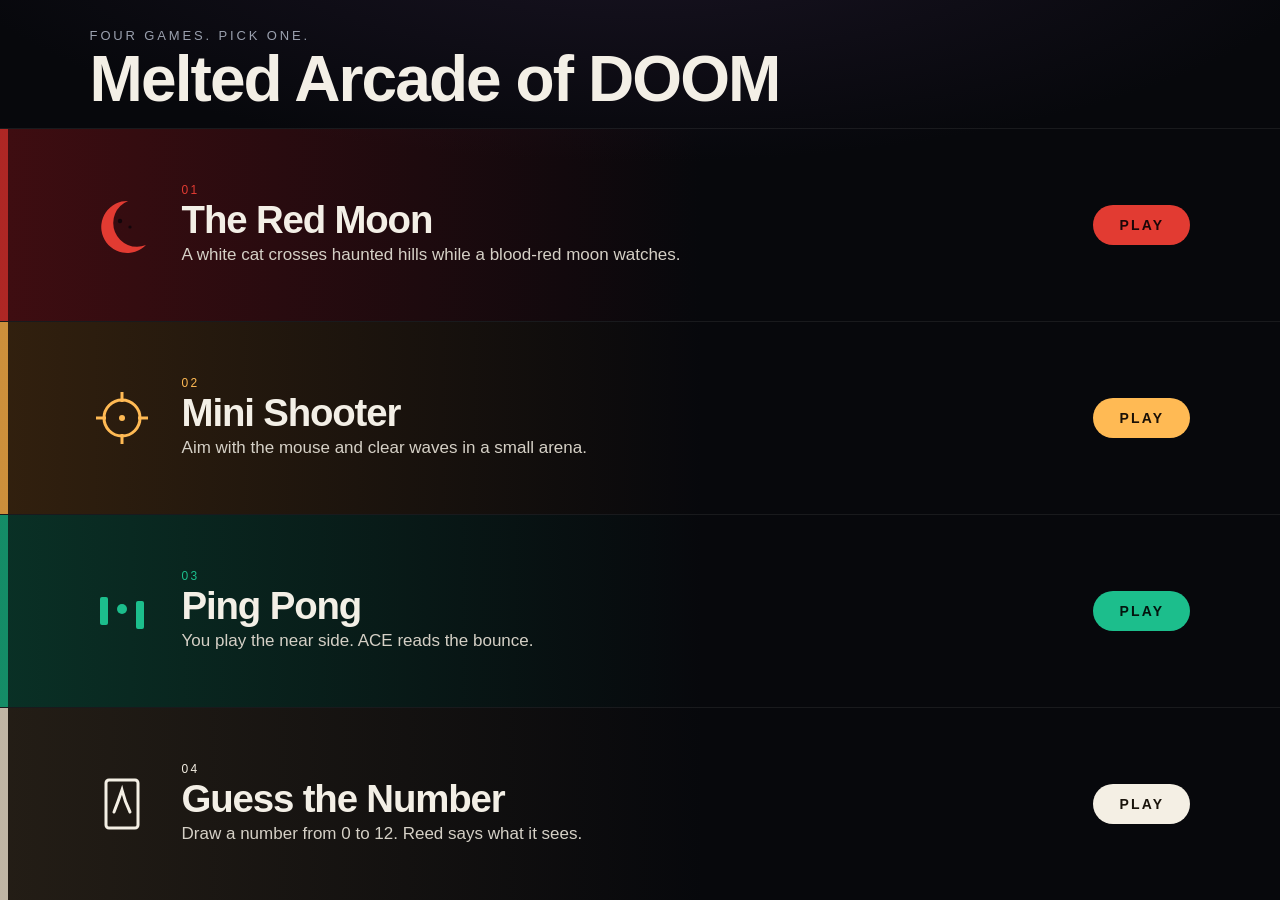
==== index.html @ f05f51fd "Add a front page that links to the four games. Co-authored-by: Cursor <cursoragent@cursor.com>" ====
<!DOCTYPE html>
<html lang="en">
<head>
  <meta charset="utf-8">
  <meta name="viewport" content="width=device-width, initial-scale=1">
  <title>Melted Arcade of DOOM</title>
  <meta name="description" content="The Red Moon, Mini Shooter, Ping Pong, and Guess the Number.">
  <link rel="icon" href="favicon.svg" type="image/svg+xml">
  <link rel="stylesheet" href="style.css">
</head>
<body>
  <header>
    <p class="kicker">Four games. Pick one.</p>
    <h1>Melted Arcade of DOOM</h1>
  </header>

  <main>
    <a class="game moon" href="https://meltedlamp.github.io/red-moon/">
      <span class="mark" aria-hidden="true">
        <svg viewBox="0 0 64 64">
          <path d="M38 8a26 26 0 1 0 18 44 22 22 0 1 1-18-44z"/>
          <circle cx="30" cy="28" r="2.2" fill="#12060a"/>
          <circle cx="40" cy="34" r="1.6" fill="#12060a"/>
        </svg>
      </span>
      <span class="copy">
        <span class="index">01</span>
        <span class="name">The Red Moon</span>
        <span class="line">A white cat crosses haunted hills while a blood-red moon watches.</span>
      </span>
      <span class="play">Play</span>
    </a>

    <a class="game shooter" href="https://meltedlamp.github.io/mini-shooter/">
      <span class="mark" aria-hidden="true">
        <svg viewBox="0 0 64 64">
          <circle cx="32" cy="32" r="18" fill="none" stroke="currentColor" stroke-width="3"/>
          <circle cx="32" cy="32" r="3"/>
          <path d="M32 6v10M32 48v10M6 32h10M48 32h10" fill="none" stroke="currentColor" stroke-width="3"/>
        </svg>
      </span>
      <span class="copy">
        <span class="index">02</span>
        <span class="name">Mini Shooter</span>
        <span class="line">Aim with the mouse and clear waves in a small arena.</span>
      </span>
      <span class="play">Play</span>
    </a>

    <a class="game pong" href="https://meltedlamp.github.io/ping-pong/">
      <span class="mark" aria-hidden="true">
        <svg viewBox="0 0 64 64">
          <rect x="10" y="18" width="8" height="28" rx="2"/>
          <rect x="46" y="22" width="8" height="28" rx="2"/>
          <circle cx="32" cy="30" r="5"/>
        </svg>
      </span>
      <span class="copy">
        <span class="index">03</span>
        <span class="name">Ping Pong</span>
        <span class="line">You play the near side. ACE reads the bounce.</span>
      </span>
      <span class="play">Play</span>
    </a>

    <a class="game guess" href="https://meltedlamp.github.io/guess-the-number/">
      <span class="mark" aria-hidden="true">
        <svg viewBox="0 0 64 64">
          <rect x="16" y="8" width="32" height="48" rx="3" fill="none" stroke="currentColor" stroke-width="3"/>
          <path d="M24 40c4-10 6-16 8-22 2 8 4 14 8 22" fill="none" stroke="currentColor" stroke-width="3" stroke-linecap="round"/>
        </svg>
      </span>
      <span class="copy">
        <span class="index">04</span>
        <span class="name">Guess the Number</span>
        <span class="line">Draw a number from 0 to 12. Reed says what it sees.</span>
      </span>
      <span class="play">Play</span>
    </a>
  </main>
</body>
</html>
---- style.css ----
:root {
  --ink: #07080c;
  --paper: #f3efe6;
  --muted: #9aa0ae;
  color-scheme: dark;
}

* { box-sizing: border-box; }

html, body {
  margin: 0;
  min-height: 100%;
}

body {
  min-height: 100vh;
  display: flex;
  flex-direction: column;
  background:
    radial-gradient(1200px 420px at 50% -10%, #1a1424 0%, transparent 60%),
    var(--ink);
  color: var(--paper);
  font-family: "Segoe UI", sans-serif;
}

header {
  padding: 28px 7vw 18px;
}

.kicker {
  margin: 0 0 6px;
  color: var(--muted);
  font-size: 13px;
  letter-spacing: 0.22em;
  text-transform: uppercase;
}

h1 {
  margin: 0;
  font-size: clamp(32px, 5vw, 64px);
  font-weight: 750;
  letter-spacing: -0.03em;
  line-height: 0.95;
}

main {
  flex: 1;
  display: flex;
  flex-direction: column;
  min-height: 0;
}

.game {
  flex: 1;
  display: grid;
  grid-template-columns: auto 1fr auto;
  align-items: center;
  gap: 28px;
  min-height: 128px;
  padding: 22px 7vw;
  color: inherit;
  text-decoration: none;
  border-top: 1px solid rgba(243, 239, 230, 0.08);
  position: relative;
  overflow: hidden;
}

.game::before {
  content: "";
  position: absolute;
  inset: 0 auto 0 0;
  width: 8px;
  background: var(--accent);
}

.game::after {
  content: "";
  position: absolute;
  inset: 0;
  background: linear-gradient(90deg, var(--wash), transparent 55%);
  opacity: 0.9;
  pointer-events: none;
}

.mark,
.copy,
.play {
  position: relative;
  z-index: 1;
}

.mark {
  width: 64px;
  height: 64px;
  color: var(--accent);
}

.mark svg {
  width: 100%;
  height: 100%;
  fill: currentColor;
}

.copy {
  display: flex;
  flex-direction: column;
  gap: 4px;
  min-width: 0;
}

.index {
  color: var(--accent);
  font-size: 12px;
  letter-spacing: 0.18em;
}

.name {
  font-size: clamp(26px, 3vw, 40px);
  font-weight: 700;
  letter-spacing: -0.03em;
  line-height: 1;
}

.line {
  max-width: 38rem;
  color: #d5d0c6;
  font-size: 17px;
  line-height: 1.35;
}

.play {
  padding: 12px 26px;
  border-radius: 999px;
  background: var(--accent);
  color: var(--play-ink);
  font-size: 14px;
  font-weight: 750;
  letter-spacing: 0.16em;
  text-transform: uppercase;
}

.game:hover .play,
.game:focus-visible .play {
  transform: translateX(4px);
}

.game:focus-visible {
  outline: 2px solid var(--paper);
  outline-offset: -6px;
}

.moon {
  --accent: #e23b32;
  --wash: rgba(120, 18, 22, 0.55);
  --play-ink: #1a0608;
}

.shooter {
  --accent: #ffba54;
  --wash: rgba(120, 72, 18, 0.42);
  --play-ink: #1a1006;
}

.pong {
  --accent: #1cbe8c;
  --wash: rgba(12, 90, 64, 0.55);
  --play-ink: #04140e;
}

.guess {
  --accent: #f4efe4;
  --wash: rgba(90, 70, 40, 0.38);
  --play-ink: #1a140c;
}

@media (max-width: 720px) {
  header { padding: 16px 20px 8px; }

  h1 { font-size: 34px; }

  .game {
    grid-template-columns: auto 1fr;
    grid-template-areas:
      "mark copy"
      "play play";
    gap: 8px 14px;
    min-height: 0;
    padding: 14px 18px 14px 24px;
  }

  .mark { grid-area: mark; width: 44px; height: 44px; }
  .copy { grid-area: copy; }
  .name { font-size: 24px; }
  .line { font-size: 15px; }
  .play {
    grid-area: play;
    justify-self: start;
    padding: 9px 20px;
  }
}
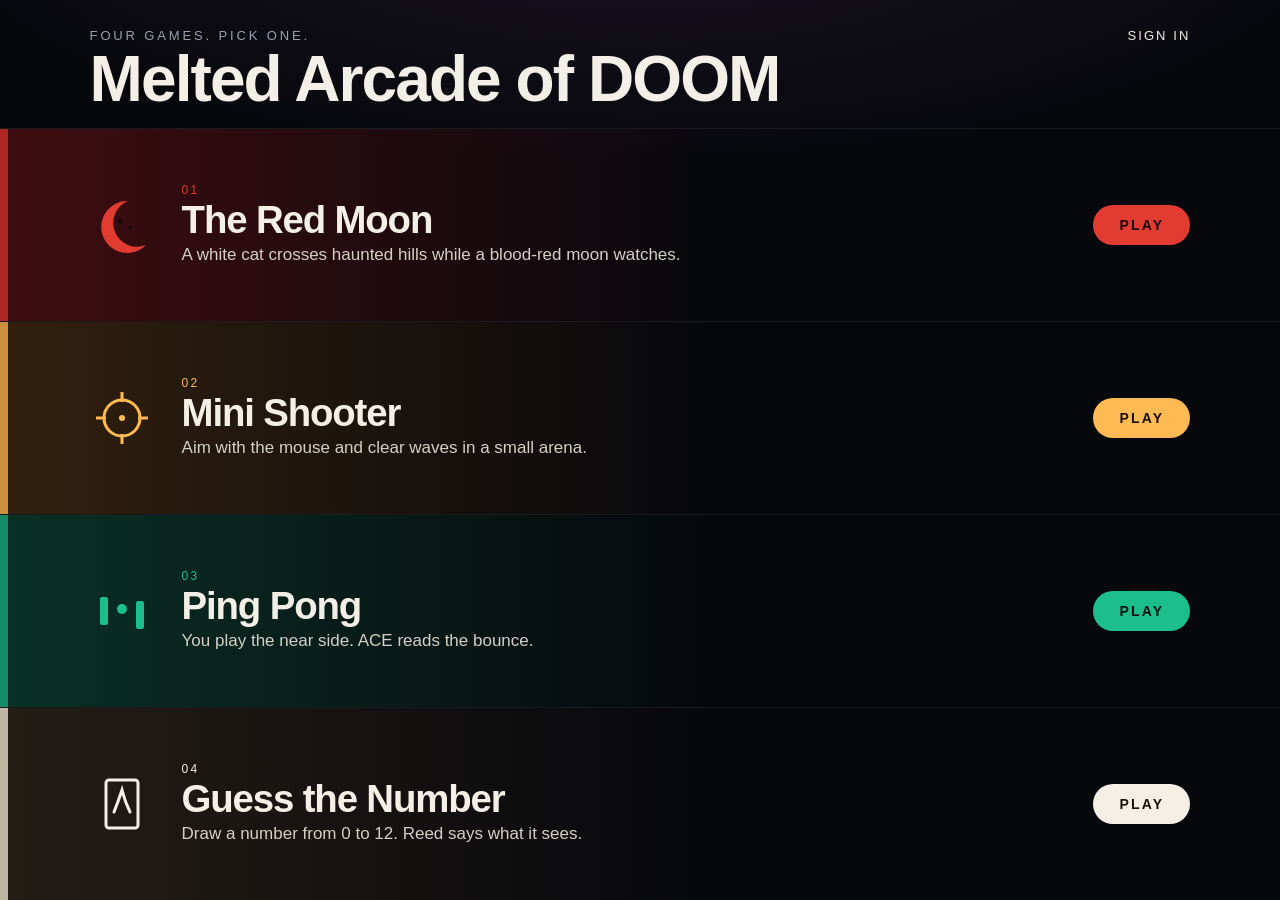
==== commit 9cd121bc: "Save each player's scores under a name and rank them on a scoreboard for every game. Co-authored-by:" ====
--- a/index.html
+++ b/index.html
@@ -8,14 +8,17 @@
   <link rel="icon" href="favicon.svg" type="image/svg+xml">
   <link rel="stylesheet" href="style.css">
 </head>
-<body>
+<body data-page="home">
   <header>
-    <p class="kicker">Four games. Pick one.</p>
+    <div class="top">
+      <p class="kicker">Four games. Pick one.</p>
+      <p class="who" id="who"></p>
+    </div>
     <h1>Melted Arcade of DOOM</h1>
   </header>
 
   <main>
-    <a class="game moon" href="https://meltedlamp.github.io/red-moon/">
+    <a class="game moon" href="red-moon.html">
       <span class="mark" aria-hidden="true">
         <svg viewBox="0 0 64 64">
           <path d="M38 8a26 26 0 1 0 18 44 22 22 0 1 1-18-44z"/>
@@ -27,11 +30,12 @@
         <span class="index">01</span>
         <span class="name">The Red Moon</span>
         <span class="line">A white cat crosses haunted hills while a blood-red moon watches.</span>
+        <span class="holder" data-holder="moon"></span>
       </span>
       <span class="play">Play</span>
     </a>
 
-    <a class="game shooter" href="https://meltedlamp.github.io/mini-shooter/">
+    <a class="game shooter" href="mini-shooter.html">
       <span class="mark" aria-hidden="true">
         <svg viewBox="0 0 64 64">
           <circle cx="32" cy="32" r="18" fill="none" stroke="currentColor" stroke-width="3"/>
@@ -43,11 +47,12 @@
         <span class="index">02</span>
         <span class="name">Mini Shooter</span>
         <span class="line">Aim with the mouse and clear waves in a small arena.</span>
+        <span class="holder" data-holder="shooter"></span>
       </span>
       <span class="play">Play</span>
     </a>
 
-    <a class="game pong" href="https://meltedlamp.github.io/ping-pong/">
+    <a class="game pong" href="ping-pong.html">
       <span class="mark" aria-hidden="true">
         <svg viewBox="0 0 64 64">
           <rect x="10" y="18" width="8" height="28" rx="2"/>
@@ -59,11 +64,12 @@
         <span class="index">03</span>
         <span class="name">Ping Pong</span>
         <span class="line">You play the near side. ACE reads the bounce.</span>
+        <span class="holder" data-holder="pong"></span>
       </span>
       <span class="play">Play</span>
     </a>
 
-    <a class="game guess" href="https://meltedlamp.github.io/guess-the-number/">
+    <a class="game guess" href="guess.html">
       <span class="mark" aria-hidden="true">
         <svg viewBox="0 0 64 64">
           <rect x="16" y="8" width="32" height="48" rx="3" fill="none" stroke="currentColor" stroke-width="3"/>
@@ -74,9 +80,12 @@
         <span class="index">04</span>
         <span class="name">Guess the Number</span>
         <span class="line">Draw a number from 0 to 12. Reed says what it sees.</span>
+        <span class="holder" data-holder="guess"></span>
       </span>
       <span class="play">Play</span>
     </a>
   </main>
+  <script src="accounts.js"></script>
+  <script src="scores.js"></script>
 </body>
 </html>
--- a/style.css
+++ b/style.css
@@ -6,6 +6,8 @@
 }
 
 * { box-sizing: border-box; }
+
+[hidden] { display: none !important; }
 
 html, body {
   margin: 0;
@@ -27,12 +29,44 @@
   padding: 28px 7vw 18px;
 }
 
+.top {
+  display: flex;
+  flex-wrap: wrap;
+  justify-content: space-between;
+  align-items: baseline;
+  gap: 8px 16px;
+  margin-bottom: 6px;
+}
+
+.top .kicker,
+.top .back,
+.top .who {
+  margin: 0;
+}
+
 .kicker {
   margin: 0 0 6px;
   color: var(--muted);
   font-size: 13px;
   letter-spacing: 0.22em;
   text-transform: uppercase;
+}
+
+.who {
+  margin: 0;
+  font-size: 13px;
+  letter-spacing: 0.16em;
+  text-transform: uppercase;
+}
+
+.who a {
+  color: var(--paper);
+  text-decoration: none;
+}
+
+.who a:hover,
+.who a:focus-visible {
+  color: var(--muted);
 }
 
 h1 {
@@ -128,6 +162,14 @@
   line-height: 1.35;
 }
 
+.holder:empty { display: none; }
+
+.holder {
+  color: var(--accent);
+  font-size: 13px;
+  letter-spacing: 0.08em;
+}
+
 .play {
   padding: 12px 26px;
   border-radius: 999px;
@@ -171,6 +213,248 @@
   --accent: #f4efe4;
   --wash: rgba(90, 70, 40, 0.38);
   --play-ink: #1a140c;
+}
+
+.back {
+  display: inline-block;
+  margin-bottom: 18px;
+  color: var(--muted);
+  font-size: 13px;
+  letter-spacing: 0.18em;
+  text-transform: uppercase;
+  text-decoration: none;
+}
+
+.back:hover,
+.back:focus-visible {
+  color: var(--paper);
+}
+
+.sheet {
+  padding: 8px 7vw 72px;
+  max-width: 860px;
+}
+
+.record {
+  margin: 8px 0 28px;
+}
+
+.score {
+  margin: 0;
+  color: var(--accent);
+  font-size: clamp(72px, 14vw, 148px);
+  font-weight: 750;
+  letter-spacing: -0.05em;
+  line-height: 0.85;
+}
+
+.score-note,
+.doom {
+  max-width: 38rem;
+  color: #d5d0c6;
+  font-size: 17px;
+  line-height: 1.45;
+}
+
+.score-note { margin: 10px 0 0; }
+
+.score-note a {
+  color: var(--paper);
+}
+
+.field {
+  display: flex;
+  flex-direction: column;
+  gap: 8px;
+  margin: 0 0 18px;
+}
+
+.field span {
+  color: var(--muted);
+  font-size: 12px;
+  letter-spacing: 0.18em;
+  text-transform: uppercase;
+}
+
+.field input {
+  width: min(100%, 360px);
+  padding: 14px 16px;
+  border: 1px solid rgba(243, 239, 230, 0.2);
+  border-radius: 12px;
+  background: #100e14;
+  color: var(--paper);
+  font: inherit;
+  font-size: 18px;
+}
+
+.field input:focus-visible {
+  outline: 2px solid var(--paper);
+  outline-offset: 3px;
+}
+
+button.go {
+  border: 0;
+  cursor: pointer;
+  font-family: inherit;
+}
+
+button.go:disabled {
+  opacity: 0.55;
+  cursor: wait;
+}
+
+.linkish {
+  display: inline-block;
+  margin-left: 18px;
+  padding: 0;
+  border: 0;
+  background: none;
+  color: var(--muted);
+  cursor: pointer;
+  font: inherit;
+  font-size: 13px;
+  letter-spacing: 0.16em;
+  text-transform: uppercase;
+}
+
+.linkish:hover,
+.linkish:focus-visible {
+  color: var(--paper);
+}
+
+#back-name {
+  display: block;
+  margin: 16px 0 0;
+}
+
+.session {
+  margin: 0 0 22px;
+  color: #d5d0c6;
+  font-size: 17px;
+}
+
+.session strong {
+  color: var(--paper);
+}
+
+.form-error {
+  min-height: 1.4em;
+  margin: 16px 0 0;
+  color: #e23b32;
+  font-size: 16px;
+}
+
+.log,
+.board {
+  list-style: none;
+  margin: 8px 0 0;
+  padding: 0;
+}
+
+.log li,
+.board li {
+  display: grid;
+  grid-template-columns: auto 1fr auto;
+  gap: 14px;
+  align-items: baseline;
+  padding: 12px 0;
+  border-top: 1px solid rgba(243, 239, 230, 0.1);
+  color: #d5d0c6;
+  font-size: 17px;
+}
+
+.log li:last-child,
+.board li:last-child {
+  border-bottom: 1px solid rgba(243, 239, 230, 0.1);
+}
+
+.log li {
+  grid-template-columns: 1fr;
+}
+
+.quiet {
+  color: var(--muted);
+}
+
+.rank {
+  color: var(--accent);
+  font-variant-numeric: tabular-nums;
+}
+
+.board .mine .who-name,
+.board .mine .pts {
+  color: var(--paper);
+  font-weight: 700;
+}
+
+.who-name {
+  min-width: 0;
+}
+
+.wins {
+  display: block;
+  color: var(--muted);
+  font-size: 13px;
+  font-weight: 400;
+  letter-spacing: 0.06em;
+}
+
+.pts {
+  color: var(--accent);
+  font-variant-numeric: tabular-nums;
+  font-weight: 700;
+}
+
+.doom { margin: 0 0 8px; }
+
+.levels {
+  list-style: none;
+  margin: 28px 0 36px;
+  padding: 0;
+}
+
+.levels li {
+  padding: 16px 0;
+  border-top: 1px solid rgba(243, 239, 230, 0.1);
+  color: #d5d0c6;
+  font-size: 16px;
+  line-height: 1.45;
+}
+
+.levels li:last-child {
+  border-bottom: 1px solid rgba(243, 239, 230, 0.1);
+}
+
+.levels strong {
+  display: block;
+  margin-bottom: 4px;
+  color: var(--accent);
+  font-size: 18px;
+  letter-spacing: -0.02em;
+}
+
+.go {
+  display: inline-block;
+  padding: 14px 28px;
+  border-radius: 999px;
+  background: var(--accent);
+  color: var(--play-ink);
+  font-size: 14px;
+  font-weight: 750;
+  letter-spacing: 0.16em;
+  text-transform: uppercase;
+  text-decoration: none;
+}
+
+.go:hover,
+.go:focus-visible {
+  transform: translateX(4px);
+}
+
+.go:focus-visible,
+.back:focus-visible {
+  outline: 2px solid var(--paper);
+  outline-offset: 4px;
 }
 
 @media (max-width: 720px) {
@@ -197,4 +481,8 @@
     justify-self: start;
     padding: 9px 20px;
   }
-}
+
+  .sheet { padding: 4px 20px 48px; }
+  .score { font-size: 84px; }
+  .doom, .score-note, .levels li { font-size: 15px; }
+}
